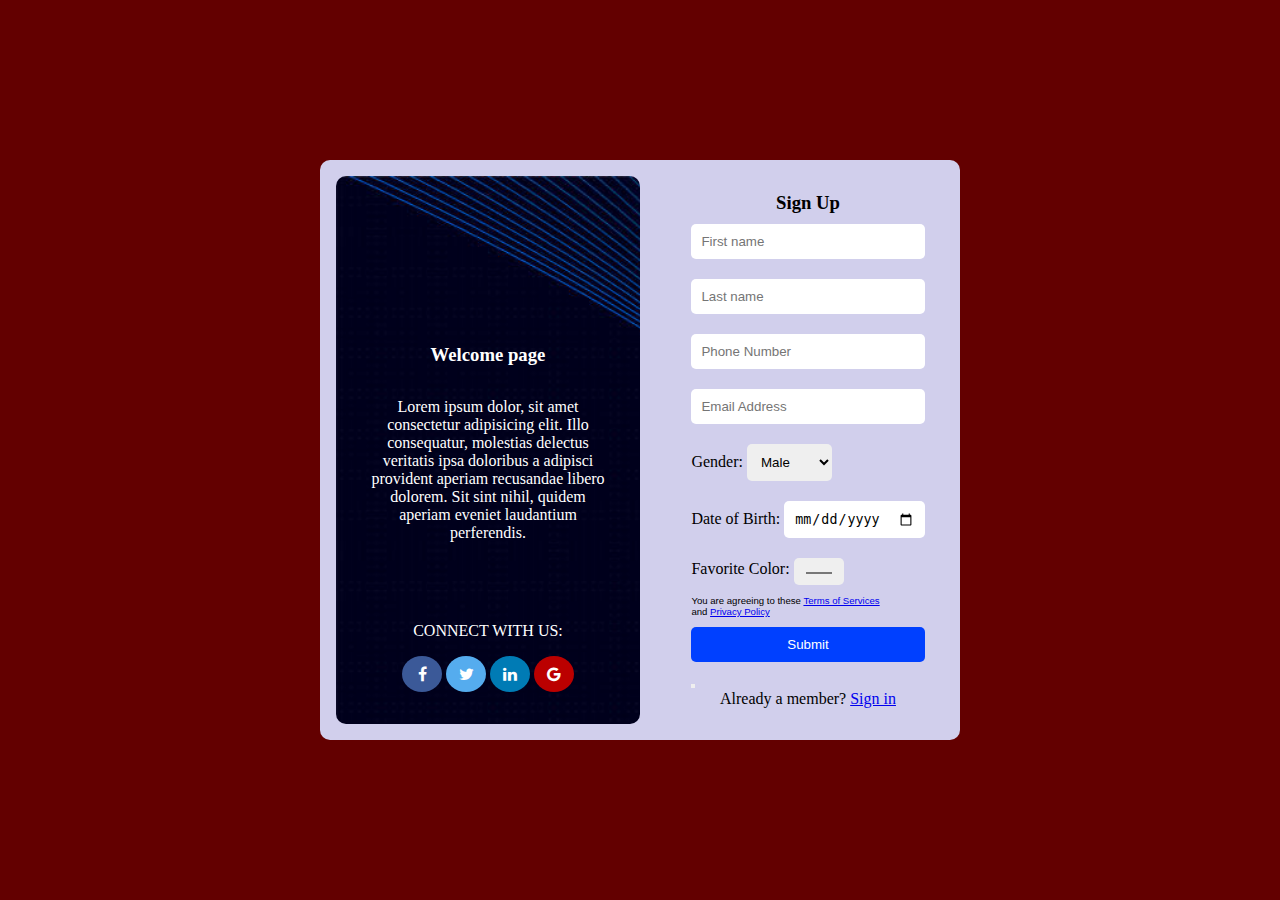
==== index.html @ 208bbdce "Login page assignment" ====
<!DOCTYPE html>
<html lang="en">
  <head>
    <meta charset="UTF-8" />
    <meta http-equiv="X-UA-Compatible" content="IE=edge" />
    <meta name="viewport" content="width=device-width, initial-scale=1.0" />
    <title>Week 3 Tasks: Using HTML and CSS</title>
    <link rel="stylesheet" href="/style.css">
    <link rel="stylesheet" href="https://cdnjs.cloudflare.com/ajax/libs/font-awesome/4.7.0/css/font-awesome.min.css">
  </head>
  <body>
    <main>
      <div class="main-container">
        <div class="right-index-content">
          <div class="empty-div">
            
          </div>
          <div class="top-left-content">
            <h3>Welcome page</h3>
          <p>
            Lorem ipsum dolor, sit amet consectetur adipisicing elit. Illo
            consequatur, molestias delectus veritatis ipsa doloribus a adipisci
            provident aperiam recusandae libero dolorem. Sit sint nihil, quidem
            aperiam eveniet laudantium perferendis.
          </p>
          </div>
          <div class="social-container">
            <p>Connect with us:</p>
            <div class="social-icons">
              <a href="#" class="fa fa-facebook"></a>
              <a href="#" class="fa fa-twitter"></a>
              <a href="#" class="fa fa-linkedin"></a>
              <a href="#" class="fa fa-google"></a>
            </div>
          </div>
        </div>
        <div class="left-index-content">
          <h3>Sign Up</h3>
          <form action="/register.html" method="get">
            <!-- <label for="fname">First name:</label> <br> -->
            <input type="text" id="fname" name="fname" placeholder="First name" required/><br>
            <!-- <label for="lname">Last name:</label><br> -->
            <input type="text" id="lname" name="lname" placeholder="Last name" required/><br>
            <!-- <label for="phonenumber">Phone Number:</label><br> -->
            <input type="tel" id="phonenumber" name="phonenumber" placeholder="Phone Number" required /><br>
            <!-- <label for="Remail">Email Address</Address>:</label><br> -->
            <input type="email" id="Remail" name="Remail" placeholder="Email Address" required/><br>
            <label for="gender">Gender:</label>
            <select name="gender" id="gender">
              <option value="male">Male</option>
              <option value="female">Female</option>
            </select><br>
            <label for="dob">Date of Birth:</label>
            <input type="date" id="dob" name="dob" /><br>
            <label for="favcolor">Favorite Color:</label>
            <input type="color" id="favcolor" name="favcolor" /><br>
            <!-- <input type="checkbox" name="" id=""> -->
            <!-- <label for="checkbox">I agree to these <a href="#">Terms of Services</a> and <a href="#">Privacy Policy</label> -->
            <p>You are agreeing to these <a href="#">Terms of Services</a><br> and <a href="#">Privacy Policy</a></p>
            <input class="submitbtn" type="submit" value="Submit" /><button></button>
          </form>
          <p>Already a member? <a href="/login.html">Sign in</a></p>
        </div>
      </div>
    </main>
  </body>
</html>
---- style.css ----
*{
    padding: 0;
    margin: 0;
    box-sizing: border-box;
}
body{
    background-color: rgb(99, 0, 0);
    font-family: Georgia, Times, serif, sans-serif;
}
main{
    display: flex;
    justify-content: center;
    align-items: center;
    width: 50%;
    margin: auto;
    height: 100vh;
}
.main-container{
    background-color: rgb(209, 207, 236);
    display: flex;
    align-content: center;
    border-radius: 10px;
}
.empty-div{
    height: 50%;
}
.top-left-content{
    text-align: center;
}
.top-left-content h3{
    margin: 2rem;
}
.right-index-content{
    display: flex;
    flex-direction: column;
    align-items: center;
    justify-content: center;
    width: 50%;
    padding: 2rem;
    margin: 1rem;
    background-image: url(/istockphoto-1130251109-612x612.jpg);
    background-size: cover;
    border-radius: 10px;
    color: white;
}
.left-index-content{
    display: flex;
    align-items: center;
    flex-direction: column;
    width: 50%;
    padding: 2rem;
}
input, select{
    padding: 10px;
    border: none;
    margin: 10px 0px;
    border-radius: 5px;
    
}
#lname, #fname, #phonenumber, #Remail, .submitbtn{
    width: 100%;
}
form p{
    font-family: Verdana, sans-serif;
    font-size: 0.6em;
}
.submitbtn{
    background-color: #0040ff;
    color: white;
}

/* social media button style */
.social-container{
    margin-top: 5rem;
    text-align: center;
    text-transform: uppercase;
}
.social-icons{
    margin-top: 1em;
}
/* Style all font awesome icons */
.fa {
    padding: 10px;
    font-size: 50px;
    width: 2.5em;
    text-align: center;
    text-decoration: none;
    border-radius: 50%;
  }
  
  /* Add a hover effect if you want */
  .fa:hover {
    opacity: 0.7;
  }
  
  /* Set a specific color for each brand */
  
  /* Facebook */
  .fa-facebook {
    background: #3B5998;
    color: white;
  }
  
  /* Twitter */
  .fa-twitter {
    background: #55ACEE;
    color: white;
  }
  .fa-linkedin {
    background: #007bb5;
    color: white;}
    
.fa-google {
        background: #bb0000;
        color: white;}
/* Login page */
.login-form{
    background-color: rgb(209, 207, 236);
    padding: 5rem;
    border-radius: 10px;
}
.login-form input{
    width: 100%;
}
.login-form .login-button{
    background-color: #0040ff;
    color: white;
}
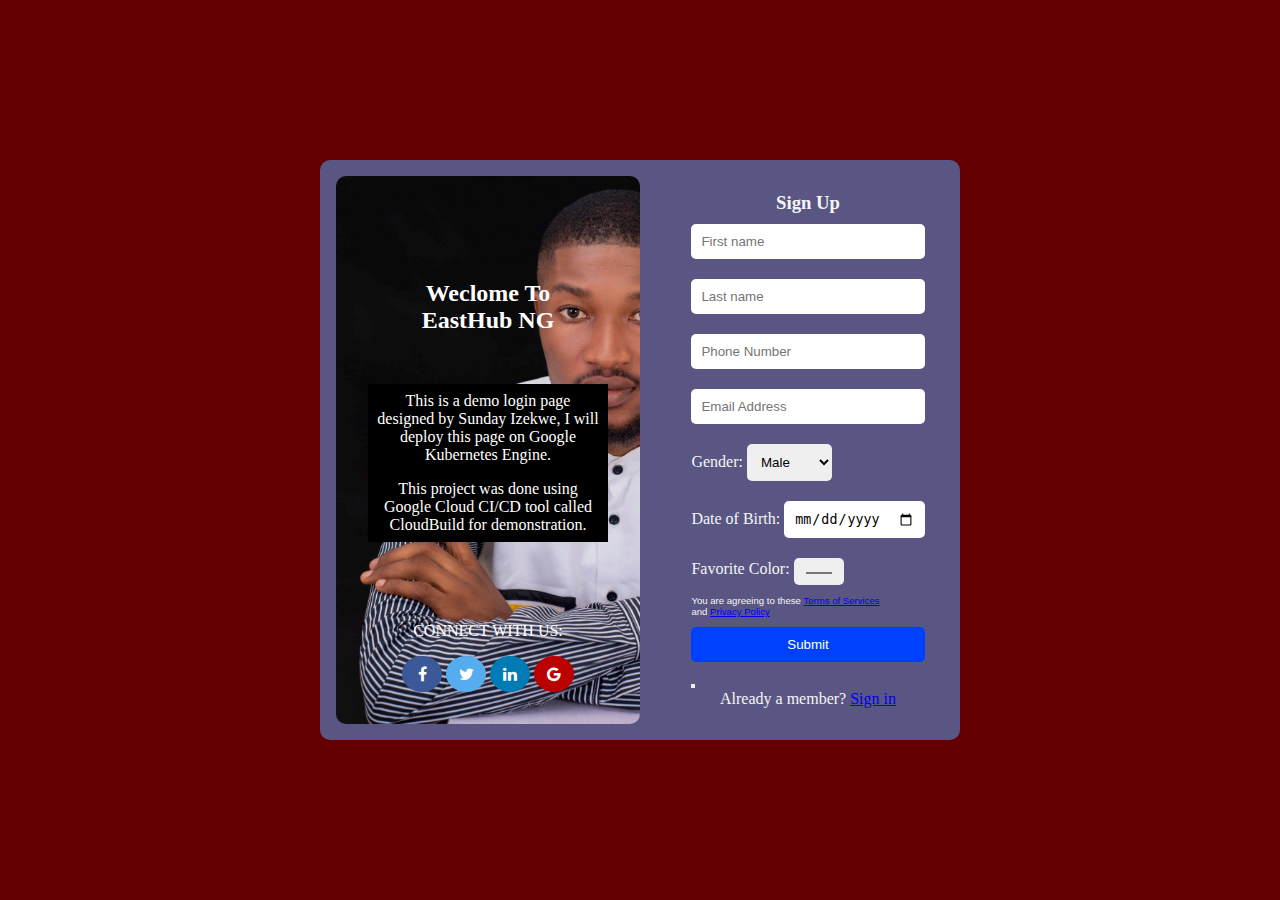
==== commit 2deef677: "added Dockerfile" ====
--- a/index.html
+++ b/index.html
@@ -5,7 +5,7 @@
     <meta http-equiv="X-UA-Compatible" content="IE=edge" />
     <meta name="viewport" content="width=device-width, initial-scale=1.0" />
     <title>Week 3 Tasks: Using HTML and CSS</title>
-    <link rel="stylesheet" href="/style.css">
+    <link rel="stylesheet" href="./style.css">
     <link rel="stylesheet" href="https://cdnjs.cloudflare.com/ajax/libs/font-awesome/4.7.0/css/font-awesome.min.css">
   </head>
   <body>
@@ -16,13 +16,16 @@
             
           </div>
           <div class="top-left-content">
-            <h3>Welcome page</h3>
-          <p>
-            Lorem ipsum dolor, sit amet consectetur adipisicing elit. Illo
-            consequatur, molestias delectus veritatis ipsa doloribus a adipisci
-            provident aperiam recusandae libero dolorem. Sit sint nihil, quidem
-            aperiam eveniet laudantium perferendis.
-          </p>
+            
+            <h2>Weclome To EastHub NG</h2>
+            <img src=".profile_pic.jpg" alt="" />
+            <p>
+              This is a demo login page designed by Sunday Izekwe, I will deploy this page on Google Kubernetes Engine.
+            </p>
+            <p>
+              This project was done using Google Cloud CI/CD tool called CloudBuild for demonstration.
+            </p>
+          
           </div>
           <div class="social-container">
             <p>Connect with us:</p>
@@ -36,7 +39,7 @@
         </div>
         <div class="left-index-content">
           <h3>Sign Up</h3>
-          <form action="/register.html" method="get">
+          <form action="./register.html" method="get">
             <!-- <label for="fname">First name:</label> <br> -->
             <input type="text" id="fname" name="fname" placeholder="First name" required/><br>
             <!-- <label for="lname">Last name:</label><br> -->
@@ -59,7 +62,7 @@
             <p>You are agreeing to these <a href="#">Terms of Services</a><br> and <a href="#">Privacy Policy</a></p>
             <input class="submitbtn" type="submit" value="Submit" /><button></button>
           </form>
-          <p>Already a member? <a href="/login.html">Sign in</a></p>
+          <p>Already a member? <a href="./login.html">Sign in</a></p>
         </div>
       </div>
     </main>
--- a/style.css
+++ b/style.css
@@ -16,7 +16,7 @@
     height: 100vh;
 }
 .main-container{
-    background-color: rgb(209, 207, 236);
+    background-color: rgb(89, 86, 131);
     display: flex;
     align-content: center;
     border-radius: 10px;
@@ -27,8 +27,13 @@
 .top-left-content{
     text-align: center;
 }
-.top-left-content h3{
+.top-left-content h2{
     margin: 2rem;
+}
+.top-left-content p {
+    
+    padding: 0.5rem;
+    background-color: black;
 }
 .right-index-content{
     display: flex;
@@ -38,7 +43,7 @@
     width: 50%;
     padding: 2rem;
     margin: 1rem;
-    background-image: url(/istockphoto-1130251109-612x612.jpg);
+    background-image: url(./profile_pic.jpg);
     background-size: cover;
     border-radius: 10px;
     color: white;
@@ -49,6 +54,7 @@
     flex-direction: column;
     width: 50%;
     padding: 2rem;
+    color:whitesmoke;
 }
 input, select{
     padding: 10px;
